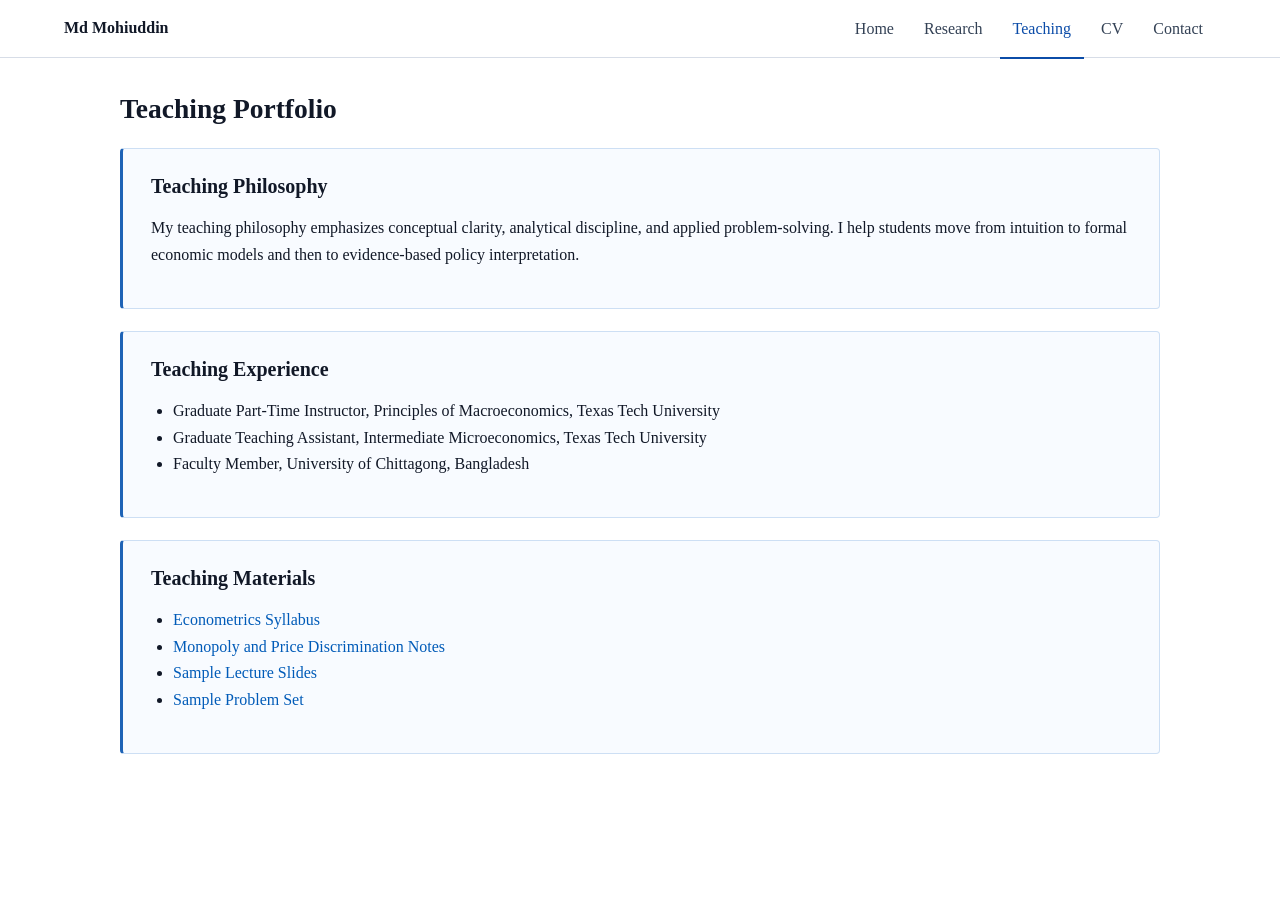
==== teaching.html @ f9862792 "Add files via upload" ====
<!DOCTYPE html><html lang="en"><head><meta charset="UTF-8"><meta name="viewport" content="width=device-width, initial-scale=1.0"><title>Md Mohiuddin | Teaching</title><link rel="stylesheet" href="style.css"></head><body><header class="topbar"><div class="brand">Md Mohiuddin</div><nav><a href="index.html">Home</a><a href="research.html">Research</a><a class="active" href="teaching.html">Teaching</a><a href="cv.html">CV</a><a href="contact.html">Contact</a></nav></header><main class="container"><h1>Teaching Portfolio</h1><div class="paper"><h2>Teaching Philosophy</h2><p>My teaching philosophy emphasizes conceptual clarity, analytical discipline, and applied problem-solving. I help students move from intuition to formal economic models and then to evidence-based policy interpretation.</p></div><div class="paper"><h2>Teaching Experience</h2><ul><li>Graduate Part-Time Instructor, Principles of Macroeconomics, Texas Tech University</li><li>Graduate Teaching Assistant, Intermediate Microeconomics, Texas Tech University</li><li>Faculty Member, University of Chittagong, Bangladesh</li></ul></div><div class="paper"><h2>Teaching Materials</h2><ul><li><a href="materials/econometrics-syllabus.pdf">Econometrics Syllabus</a></li><li><a href="materials/monopoly-price-discrimination-notes.pdf">Monopoly and Price Discrimination Notes</a></li><li><a href="materials/sample-lecture-slides.pdf">Sample Lecture Slides</a></li><li><a href="materials/sample-problem-set.pdf">Sample Problem Set</a></li></ul></div></main></body></html>
---- style.css ----
*{box-sizing:border-box}body{margin:0;font-family:Georgia,'Times New Roman',serif;color:#111827;background:#fff;line-height:1.65}a{color:#005bb8;text-decoration:none}a:hover{text-decoration:underline}.topbar{height:58px;border-bottom:1px solid #d7dde7;display:flex;align-items:center;justify-content:space-between;padding:0 64px;background:#fff;position:sticky;top:0;z-index:10}.brand{font-weight:700;font-size:1rem}nav{display:flex;gap:4px}nav a{padding:18px 13px 15px;color:#334155;border-bottom:2px solid transparent}nav a.active{color:#0b4ca8;border-bottom-color:#0b4ca8}.container{max-width:1120px;margin:0 auto;padding:34px 40px}.home-grid{display:grid;grid-template-columns:250px minmax(0,1fr);gap:56px}.profile-img{width:150px;height:150px;object-fit:cover;border-radius:50%;display:block;margin-bottom:28px;border:1px solid #e5e7eb}.profile h2{font-size:1rem;margin:0 0 6px}.profile p{color:#64748b;font-size:.95rem;margin:0 0 22px}.icons{display:flex;flex-wrap:wrap;gap:9px}.icon{width:34px;min-width:34px;height:34px;border-radius:8px;color:white;display:inline-flex;align-items:center;justify-content:center;font-size:.74rem;font-family:Arial,sans-serif;font-weight:700}.red{background:#e53935}.black{background:#111827;width:auto;padding:0 8px}.blue{background:#0a66c2}.green{background:#16a34a}.content{max-width:780px;font-size:1.04rem}.card,.paper{border-left:3px solid #1e63b6;border-radius:4px;background:#f8fbff;border-top:1px solid #cddff4;border-right:1px solid #cddff4;border-bottom:1px solid #cddff4;padding:24px 28px;margin:22px 0}.label{text-transform:uppercase;letter-spacing:.12em;color:#0b4ca8;font-size:.72rem;font-weight:700;margin:0 0 10px}h1{font-size:1.72rem;line-height:1.25;margin:0 0 12px}h2{font-size:1.25rem;line-height:1.3;margin:0 0 10px}.subfield{color:#64748b;font-size:.92rem;margin-top:-4px}.download{display:inline-block;background:#16a34a;color:white;padding:10px 16px;border-radius:8px;font-weight:700;margin-top:12px}.download:hover{text-decoration:none;background:#15803d}ul{padding-left:22px}.note{color:#64748b;font-size:.95rem}@media(max-width:820px){.topbar{padding:0 18px;height:auto;min-height:58px;align-items:flex-start;flex-direction:column}nav{flex-wrap:wrap}.home-grid{grid-template-columns:1fr;gap:24px}.container{padding:28px 20px}}
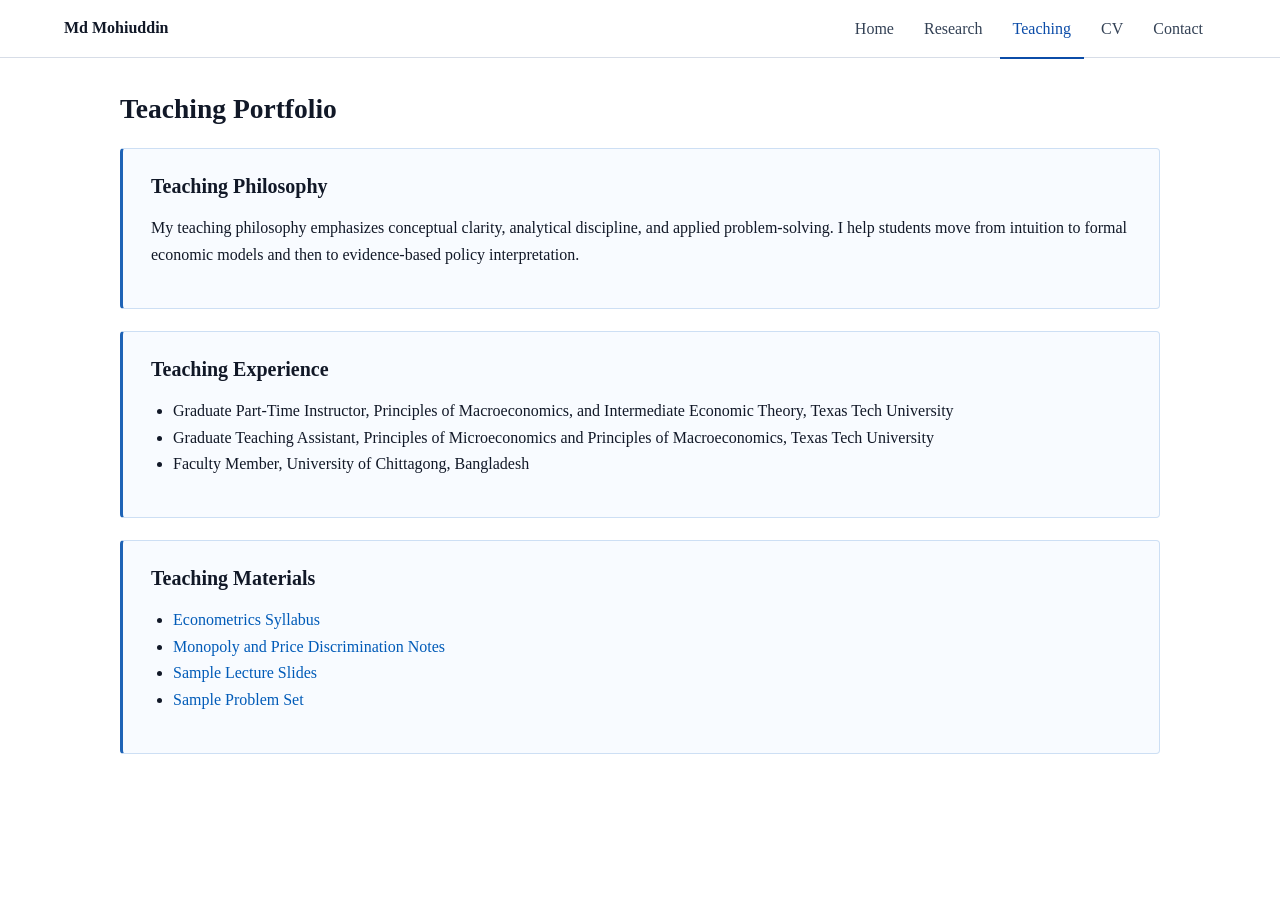
==== commit ae03aa58: "Update teaching.html Updated teaching experience and course details." ====
--- a/teaching.html
+++ b/teaching.html
@@ -1 +1 @@
-<!DOCTYPE html><html lang="en"><head><meta charset="UTF-8"><meta name="viewport" content="width=device-width, initial-scale=1.0"><title>Md Mohiuddin | Teaching</title><link rel="stylesheet" href="style.css"></head><body><header class="topbar"><div class="brand">Md Mohiuddin</div><nav><a href="index.html">Home</a><a href="research.html">Research</a><a class="active" href="teaching.html">Teaching</a><a href="cv.html">CV</a><a href="contact.html">Contact</a></nav></header><main class="container"><h1>Teaching Portfolio</h1><div class="paper"><h2>Teaching Philosophy</h2><p>My teaching philosophy emphasizes conceptual clarity, analytical discipline, and applied problem-solving. I help students move from intuition to formal economic models and then to evidence-based policy interpretation.</p></div><div class="paper"><h2>Teaching Experience</h2><ul><li>Graduate Part-Time Instructor, Principles of Macroeconomics, Texas Tech University</li><li>Graduate Teaching Assistant, Intermediate Microeconomics, Texas Tech University</li><li>Faculty Member, University of Chittagong, Bangladesh</li></ul></div><div class="paper"><h2>Teaching Materials</h2><ul><li><a href="materials/econometrics-syllabus.pdf">Econometrics Syllabus</a></li><li><a href="materials/monopoly-price-discrimination-notes.pdf">Monopoly and Price Discrimination Notes</a></li><li><a href="materials/sample-lecture-slides.pdf">Sample Lecture Slides</a></li><li><a href="materials/sample-problem-set.pdf">Sample Problem Set</a></li></ul></div></main></body></html>
+<!DOCTYPE html><html lang="en"><head><meta charset="UTF-8"><meta name="viewport" content="width=device-width, initial-scale=1.0"><title>Md Mohiuddin | Teaching</title><link rel="stylesheet" href="style.css"></head><body><header class="topbar"><div class="brand">Md Mohiuddin</div><nav><a href="index.html">Home</a><a href="research.html">Research</a><a class="active" href="teaching.html">Teaching</a><a href="cv.html">CV</a><a href="contact.html">Contact</a></nav></header><main class="container"><h1>Teaching Portfolio</h1><div class="paper"><h2>Teaching Philosophy</h2><p>My teaching philosophy emphasizes conceptual clarity, analytical discipline, and applied problem-solving. I help students move from intuition to formal economic models and then to evidence-based policy interpretation.</p></div><div class="paper"><h2>Teaching Experience</h2><ul><li>Graduate Part-Time Instructor, Principles of Macroeconomics, and Intermediate Economic Theory, Texas Tech University</li><li>Graduate Teaching Assistant, Principles of Microeconomics and  Principles of Macroeconomics, Texas Tech University</li><li>Faculty Member, University of Chittagong, Bangladesh</li></ul></div><div class="paper"><h2>Teaching Materials</h2><ul><li><a href="materials/econometrics-syllabus.pdf">Econometrics Syllabus</a></li><li><a href="materials/monopoly-price-discrimination-notes.pdf">Monopoly and Price Discrimination Notes</a></li><li><a href="materials/sample-lecture-slides.pdf">Sample Lecture Slides</a></li><li><a href="materials/sample-problem-set.pdf">Sample Problem Set</a></li></ul></div></main></body></html>
